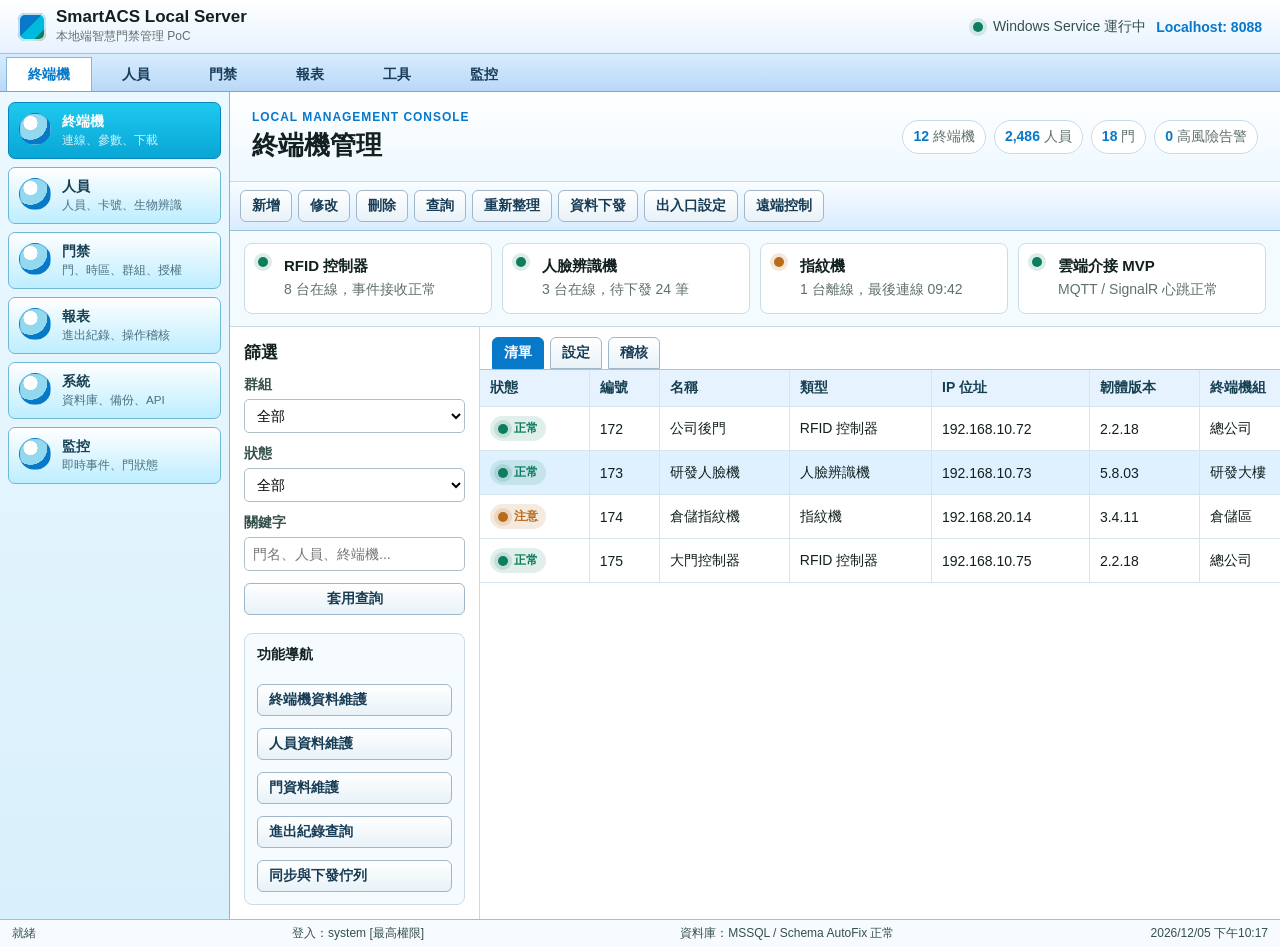
==== poc/index.html @ 3647049e "20260515-3" ====
<!doctype html>
<html lang="zh-Hant">
<head>
  <meta charset="utf-8">
  <meta name="viewport" content="width=device-width, initial-scale=1">
  <meta name="color-scheme" content="light">
  <title>SmartACS 本地端門禁管理 PoC</title>
  <link rel="icon" href="../favicon.svg" type="image/svg+xml">
  <link rel="stylesheet" href="styles.css">
</head>
<body>
  <div class="app-shell">
    <header class="app-titlebar">
      <div class="brand">
        <span class="brand-mark" aria-hidden="true"></span>
        <div>
          <strong>SmartACS Local Server</strong>
          <span>本地端智慧門禁管理 PoC</span>
        </div>
      </div>
      <div class="service-state">
        <span class="state-dot online"></span>
        <span>Windows Service 運行中</span>
        <b>Localhost: 8088</b>
      </div>
    </header>

    <nav class="top-menu" aria-label="主功能選單">
      <button class="top-menu__item active" type="button" data-top-module="terminal">終端機</button>
      <button class="top-menu__item" type="button" data-top-module="personnel">人員</button>
      <button class="top-menu__item" type="button" data-top-module="access">門禁</button>
      <button class="top-menu__item" type="button" data-top-module="report">報表</button>
      <button class="top-menu__item" type="button" data-top-module="system">工具</button>
      <button class="top-menu__item" type="button" data-top-module="monitor">監控</button>
    </nav>

    <main class="workspace">
      <aside class="module-rail" aria-label="功能群組">
        <button class="rail-section active" type="button" data-rail-module="terminal">
          <span class="rail-icon"></span>
          <strong>終端機</strong>
          <small>連線、參數、下載</small>
        </button>
        <button class="rail-section" type="button" data-rail-module="personnel">
          <span class="rail-icon"></span>
          <strong>人員</strong>
          <small>人員、卡號、生物辨識</small>
        </button>
        <button class="rail-section" type="button" data-rail-module="access">
          <span class="rail-icon"></span>
          <strong>門禁</strong>
          <small>門、時區、群組、授權</small>
        </button>
        <button class="rail-section" type="button" data-rail-module="report">
          <span class="rail-icon"></span>
          <strong>報表</strong>
          <small>進出紀錄、操作稽核</small>
        </button>
        <button class="rail-section" type="button" data-rail-module="system">
          <span class="rail-icon"></span>
          <strong>系統</strong>
          <small>資料庫、備份、API</small>
        </button>
        <button class="rail-section" type="button" data-rail-module="monitor">
          <span class="rail-icon"></span>
          <strong>監控</strong>
          <small>即時事件、門狀態</small>
        </button>
      </aside>

      <section class="content-panel">
        <div class="context-bar">
          <div>
            <p class="eyebrow">Local Management Console</p>
            <h1 id="viewTitle">終端機管理</h1>
          </div>
          <div class="quick-status">
            <span><b>12</b> 終端機</span>
            <span><b>2,486</b> 人員</span>
            <span><b>18</b> 門</span>
            <span><b>0</b> 高風險告警</span>
          </div>
        </div>

        <div class="tool-ribbon" aria-label="操作工具列">
          <button type="button" data-action="add">新增</button>
          <button type="button" data-action="edit">修改</button>
          <button type="button" data-action="delete">刪除</button>
          <button type="button" data-action="search">查詢</button>
          <button type="button" data-action="refresh">重新整理</button>
          <button type="button" data-action="download">資料下發</button>
          <button type="button" data-action="settings">出入口設定</button>
          <button type="button" data-action="remote">遠端控制</button>
        </div>

        <div class="dashboard-strip">
          <article>
            <span class="state-dot online"></span>
            <strong>RFID 控制器</strong>
            <p>8 台在線，事件接收正常</p>
          </article>
          <article>
            <span class="state-dot online"></span>
            <strong>人臉辨識機</strong>
            <p>3 台在線，待下發 24 筆</p>
          </article>
          <article>
            <span class="state-dot warning"></span>
            <strong>指紋機</strong>
            <p>1 台離線，最後連線 09:42</p>
          </article>
          <article>
            <span class="state-dot online"></span>
            <strong>雲端介接 MVP</strong>
            <p>MQTT / SignalR 心跳正常</p>
          </article>
        </div>

        <div class="main-grid">
          <aside class="filter-pane">
            <h2>篩選</h2>
            <label>群組</label>
            <select id="groupFilter">
              <option>全部</option>
              <option>總公司</option>
              <option>倉儲區</option>
              <option>研發大樓</option>
            </select>
            <label>狀態</label>
            <select id="stateFilter">
              <option>全部</option>
              <option>在線</option>
              <option>離線</option>
              <option>待同步</option>
            </select>
            <label>關鍵字</label>
            <input id="keywordInput" type="search" placeholder="門名、人員、終端機...">
            <button id="applyFilter" type="button">套用查詢</button>
            <div class="tree-card">
              <strong>功能導航</strong>
              <button type="button" data-subview="terminal-list">終端機資料維護</button>
              <button type="button" data-subview="person-list">人員資料維護</button>
              <button type="button" data-subview="door-list">門資料維護</button>
              <button type="button" data-subview="record-list">進出紀錄查詢</button>
              <button type="button" data-subview="sync-list">同步與下發佇列</button>
            </div>
          </aside>

          <section class="data-area">
            <div class="tabs" role="tablist">
              <button class="active" type="button" data-tab="overview">清單</button>
              <button type="button" data-tab="settings">設定</button>
              <button type="button" data-tab="audit">稽核</button>
            </div>
            <div class="table-wrap">
              <table>
                <thead id="tableHead"></thead>
                <tbody id="tableBody"></tbody>
              </table>
            </div>
          </section>
        </div>
      </section>
    </main>

    <footer class="statusbar">
      <span>就緒</span>
      <span>登入：system [最高權限]</span>
      <span>資料庫：MSSQL / Schema AutoFix 正常</span>
      <span id="clockText"></span>
    </footer>
  </div>

  <dialog id="entityDialog" class="modal">
    <form method="dialog">
      <header>
        <h2 id="dialogTitle">新增門</h2>
        <button type="button" class="icon-button" data-close-dialog aria-label="關閉">x</button>
      </header>
      <div id="dialogBody" class="dialog-body"></div>
      <footer>
        <button value="cancel">取消</button>
        <button class="primary" value="ok">確定</button>
      </footer>
    </form>
  </dialog>

  <script src="app.js"></script>
</body>
</html>
---- poc/styles.css ----
:root {
  --ink: #12201f;
  --muted: #60716d;
  --line: #cfd8dc;
  --panel: #ffffff;
  --panel-soft: #eef7fb;
  --chrome: #d7ecff;
  --chrome-2: #b9d8f7;
  --blue: #0878c9;
  --cyan: #00a8d8;
  --green: #0d7c5f;
  --amber: #b96b1c;
  --danger: #b93f36;
  --shadow: 0 18px 40px rgba(18, 32, 31, .16);
  --radius: 8px;
}

* {
  box-sizing: border-box;
}

html,
body {
  min-height: 100%;
}

body {
  margin: 0;
  background: #d9e9f6;
  color: var(--ink);
  font-family: "Microsoft JhengHei", "PingFang TC", "Segoe UI", sans-serif;
  font-size: 14px;
  letter-spacing: 0;
}

button,
input,
select,
textarea {
  font: inherit;
}

button {
  cursor: pointer;
}

.app-shell {
  min-height: 100vh;
  display: grid;
  grid-template-rows: 54px 38px minmax(0, 1fr) 28px;
}

.app-titlebar {
  display: flex;
  align-items: center;
  justify-content: space-between;
  gap: 16px;
  padding: 0 18px;
  background: linear-gradient(180deg, #ffffff 0%, #e7f2ff 100%);
  border-bottom: 1px solid #9fbfdb;
}

.brand {
  display: flex;
  align-items: center;
  gap: 10px;
  min-width: 0;
}

.brand-mark {
  width: 28px;
  height: 28px;
  flex: 0 0 auto;
  border-radius: 7px;
  background: linear-gradient(135deg, #0878c9 0 45%, #00b9df 45% 75%, #0d7c5f 75% 100%);
  box-shadow: inset 0 0 0 2px rgba(255,255,255,.75);
}

.brand strong {
  display: block;
  font-size: 17px;
  line-height: 1.1;
}

.brand span:not(.brand-mark) {
  display: block;
  color: var(--muted);
  font-size: 12px;
  margin-top: 2px;
}

.service-state {
  display: flex;
  align-items: center;
  gap: 10px;
  color: #34504b;
  white-space: nowrap;
}

.service-state b {
  color: var(--blue);
}

.state-dot {
  width: 10px;
  height: 10px;
  border-radius: 50%;
  display: inline-block;
  background: var(--muted);
  box-shadow: 0 0 0 4px rgba(96, 113, 109, .14);
}

.state-dot.online {
  background: var(--green);
  box-shadow: 0 0 0 4px rgba(13, 124, 95, .14);
}

.state-dot.warning {
  background: var(--amber);
  box-shadow: 0 0 0 4px rgba(185, 107, 28, .16);
}

.state-dot.danger {
  background: var(--danger);
  box-shadow: 0 0 0 4px rgba(185, 63, 54, .16);
}

.top-menu {
  display: flex;
  align-items: stretch;
  gap: 1px;
  padding: 3px 6px 0;
  background: linear-gradient(180deg, var(--chrome) 0%, var(--chrome-2) 100%);
  border-bottom: 1px solid #7da6c9;
  overflow-x: auto;
}

.top-menu__item {
  border: 1px solid transparent;
  border-bottom: 0;
  color: #183d5a;
  background: transparent;
  min-width: 86px;
  padding: 8px 14px;
  font-weight: 800;
}

.top-menu__item:hover,
.top-menu__item.active {
  background: #ffffff;
  border-color: #86b6d7;
  color: var(--blue);
}

.workspace {
  min-height: 0;
  display: grid;
  grid-template-columns: 230px minmax(0, 1fr);
}

.module-rail {
  min-height: 0;
  overflow-y: auto;
  background: linear-gradient(180deg, #ecf8ff 0%, #d8f0fb 100%);
  border-right: 1px solid #88b6d1;
  padding: 10px 8px;
}

.rail-section {
  width: 100%;
  border: 1px solid #6fb8d6;
  background: linear-gradient(180deg, #ffffff 0%, #dff6ff 48%, #bdeeff 100%);
  border-radius: 7px;
  padding: 10px 10px;
  margin-bottom: 8px;
  display: grid;
  grid-template-columns: 34px minmax(0, 1fr);
  column-gap: 9px;
  text-align: left;
  color: #164052;
}

.rail-section:hover,
.rail-section.active {
  background: linear-gradient(180deg, #1ec9ee 0%, #08a6d5 100%);
  border-color: #0786bd;
  color: white;
}

.rail-section small {
  color: rgba(22, 64, 82, .72);
  grid-column: 2;
  margin-top: 2px;
}

.rail-section.active small,
.rail-section:hover small {
  color: rgba(255,255,255,.82);
}

.rail-icon {
  grid-row: span 2;
  width: 32px;
  height: 32px;
  border-radius: 50%;
  background: radial-gradient(circle at 35% 30%, #fff 0 24%, #92d8ee 25% 58%, #0878c9 59% 100%);
  border: 1px solid rgba(8, 120, 201, .42);
}

.content-panel {
  min-width: 0;
  min-height: 0;
  display: grid;
  grid-template-rows: auto auto auto minmax(0, 1fr);
  background: #f8fbfd;
}

.context-bar {
  display: flex;
  justify-content: space-between;
  gap: 18px;
  align-items: center;
  padding: 18px 22px;
  background: linear-gradient(180deg, #ffffff 0%, #eef8ff 100%);
  border-bottom: 1px solid #c5dce8;
}

.eyebrow {
  margin: 0 0 4px;
  color: var(--blue);
  font-size: 12px;
  font-weight: 900;
  text-transform: uppercase;
  letter-spacing: .08em;
}

h1,
h2,
p {
  margin-top: 0;
}

.context-bar h1 {
  margin: 0;
  font-size: 26px;
}

.quick-status {
  display: flex;
  flex-wrap: wrap;
  justify-content: flex-end;
  gap: 8px;
}

.quick-status span {
  border: 1px solid #c8dce7;
  background: white;
  border-radius: 999px;
  padding: 7px 10px;
  color: var(--muted);
}

.quick-status b {
  color: var(--blue);
}

.tool-ribbon {
  display: flex;
  align-items: center;
  gap: 6px;
  padding: 8px 10px;
  background: linear-gradient(180deg, #f9fdff 0%, #d9ecff 100%);
  border-bottom: 1px solid #9fc0d9;
  overflow-x: auto;
}

.tool-ribbon button,
.filter-pane button,
.tabs button,
.modal button {
  border: 1px solid #9fb7c8;
  background: linear-gradient(180deg, #ffffff 0%, #e8f2f8 100%);
  border-radius: 6px;
  color: #173c55;
  min-height: 32px;
  padding: 6px 11px;
  font-weight: 800;
  white-space: nowrap;
}

.tool-ribbon button:hover,
.filter-pane button:hover,
.tabs button:hover {
  border-color: var(--blue);
  color: var(--blue);
}

.dashboard-strip {
  display: grid;
  grid-template-columns: repeat(4, minmax(0, 1fr));
  gap: 10px;
  padding: 12px 14px;
  background: #f4fbff;
  border-bottom: 1px solid #c5dce8;
}

.dashboard-strip article {
  border: 1px solid #c9dce8;
  background: white;
  border-radius: var(--radius);
  padding: 13px;
  display: grid;
  grid-template-columns: 18px minmax(0, 1fr);
  column-gap: 8px;
}

.dashboard-strip strong {
  font-size: 15px;
}

.dashboard-strip p {
  grid-column: 2;
  margin: 3px 0 0;
  color: var(--muted);
  line-height: 1.5;
}

.main-grid {
  min-height: 0;
  display: grid;
  grid-template-columns: 250px minmax(0, 1fr);
}

.filter-pane {
  min-height: 0;
  overflow-y: auto;
  padding: 14px;
  background: #ffffff;
  border-right: 1px solid #cbdbe5;
}

.filter-pane h2 {
  font-size: 17px;
  margin-bottom: 12px;
}

.filter-pane label {
  display: block;
  margin: 12px 0 5px;
  color: #34504b;
  font-weight: 800;
}

.filter-pane input,
.filter-pane select,
.modal input,
.modal select,
.modal textarea {
  width: 100%;
  min-height: 34px;
  border: 1px solid #aebfca;
  border-radius: 5px;
  background: white;
  padding: 6px 8px;
}

.filter-pane button {
  width: 100%;
  margin-top: 12px;
}

.tree-card {
  margin-top: 18px;
  border: 1px solid #cadce8;
  background: #f5fbff;
  border-radius: var(--radius);
  padding: 12px;
}

.tree-card strong {
  display: block;
  margin-bottom: 8px;
}

.tree-card button {
  text-align: left;
}

.data-area {
  min-width: 0;
  min-height: 0;
  display: grid;
  grid-template-rows: auto minmax(0, 1fr);
}

.tabs {
  display: flex;
  gap: 6px;
  padding: 10px 12px 0;
  background: #ffffff;
}

.tabs button {
  border-bottom-left-radius: 0;
  border-bottom-right-radius: 0;
}

.tabs button.active {
  background: var(--blue);
  border-color: var(--blue);
  color: white;
}

.table-wrap {
  min-height: 0;
  overflow: auto;
  border-top: 1px solid #a9c6d8;
  background: white;
}

table {
  width: 100%;
  min-width: 920px;
  border-collapse: collapse;
}

th,
td {
  border-right: 1px solid #d6e4eb;
  border-bottom: 1px solid #d6e4eb;
  padding: 9px 10px;
  text-align: left;
  white-space: nowrap;
}

th {
  position: sticky;
  top: 0;
  z-index: 1;
  background: #e7f2ff;
  color: #164052;
}

tbody tr:hover,
tbody tr.selected {
  background: #dff1ff;
}

.badge {
  display: inline-flex;
  align-items: center;
  gap: 6px;
  border-radius: 999px;
  padding: 4px 8px;
  font-weight: 800;
  font-size: 12px;
  background: #eef4f8;
  color: #365a68;
}

.badge.online {
  background: rgba(13, 124, 95, .12);
  color: var(--green);
}

.badge.warning {
  background: rgba(185, 107, 28, .14);
  color: var(--amber);
}

.badge.danger {
  background: rgba(185, 63, 54, .14);
  color: var(--danger);
}

.statusbar {
  display: flex;
  align-items: center;
  gap: 18px;
  justify-content: space-between;
  padding: 0 12px;
  background: #f7fbff;
  border-top: 1px solid #9fbfdb;
  color: #34504b;
  font-size: 12px;
  overflow: hidden;
  white-space: nowrap;
}

.modal {
  width: min(720px, calc(100vw - 28px));
  border: 1px solid #8eb2c8;
  padding: 0;
  background: #eef8ff;
  box-shadow: var(--shadow);
}

.modal::backdrop {
  background: rgba(18, 32, 31, .34);
}

.modal header,
.modal footer {
  display: flex;
  align-items: center;
  justify-content: space-between;
  gap: 10px;
  padding: 12px 16px;
  background: #ffffff;
  border-bottom: 1px solid #c5dce8;
}

.modal footer {
  justify-content: flex-end;
  border-top: 1px solid #c5dce8;
  border-bottom: 0;
}

.modal h2 {
  font-size: 18px;
  margin: 0;
}

.icon-button {
  width: 32px;
  min-height: 32px;
  padding: 0;
  font-size: 16px;
}

.dialog-body {
  padding: 18px;
  display: grid;
  grid-template-columns: repeat(2, minmax(0, 1fr));
  gap: 14px;
}

.field.full {
  grid-column: 1 / -1;
}

.field label {
  display: block;
  margin-bottom: 5px;
  font-weight: 800;
  color: #34504b;
}

.modal textarea {
  min-height: 82px;
  resize: vertical;
}

.modal .primary {
  background: var(--blue);
  border-color: var(--blue);
  color: white;
}

@media (max-width: 980px) {
  .app-shell {
    grid-template-rows: auto auto minmax(0, 1fr) auto;
  }

  .app-titlebar,
  .context-bar,
  .statusbar {
    flex-wrap: wrap;
    height: auto;
    padding-top: 10px;
    padding-bottom: 10px;
  }

  .workspace,
  .main-grid {
    grid-template-columns: 1fr;
  }

  .module-rail {
    display: flex;
    overflow-x: auto;
    border-right: 0;
    border-bottom: 1px solid #88b6d1;
  }

  .rail-section {
    min-width: 185px;
  }

  .dashboard-strip {
    grid-template-columns: repeat(2, minmax(0, 1fr));
  }

  .filter-pane {
    display: grid;
    grid-template-columns: repeat(3, minmax(0, 1fr));
    gap: 8px 12px;
    border-right: 0;
    border-bottom: 1px solid #cbdbe5;
  }

  .filter-pane h2,
  .tree-card {
    grid-column: 1 / -1;
  }
}

@media (max-width: 620px) {
  body {
    font-size: 13px;
  }

  .app-titlebar,
  .context-bar,
  .tool-ribbon,
  .dashboard-strip,
  .filter-pane {
    padding-left: 10px;
    padding-right: 10px;
  }

  .dashboard-strip,
  .filter-pane,
  .dialog-body {
    grid-template-columns: 1fr;
  }

  .quick-status {
    justify-content: flex-start;
  }

  .service-state {
    width: 100%;
    flex-wrap: wrap;
  }

  .statusbar {
    display: none;
  }
}
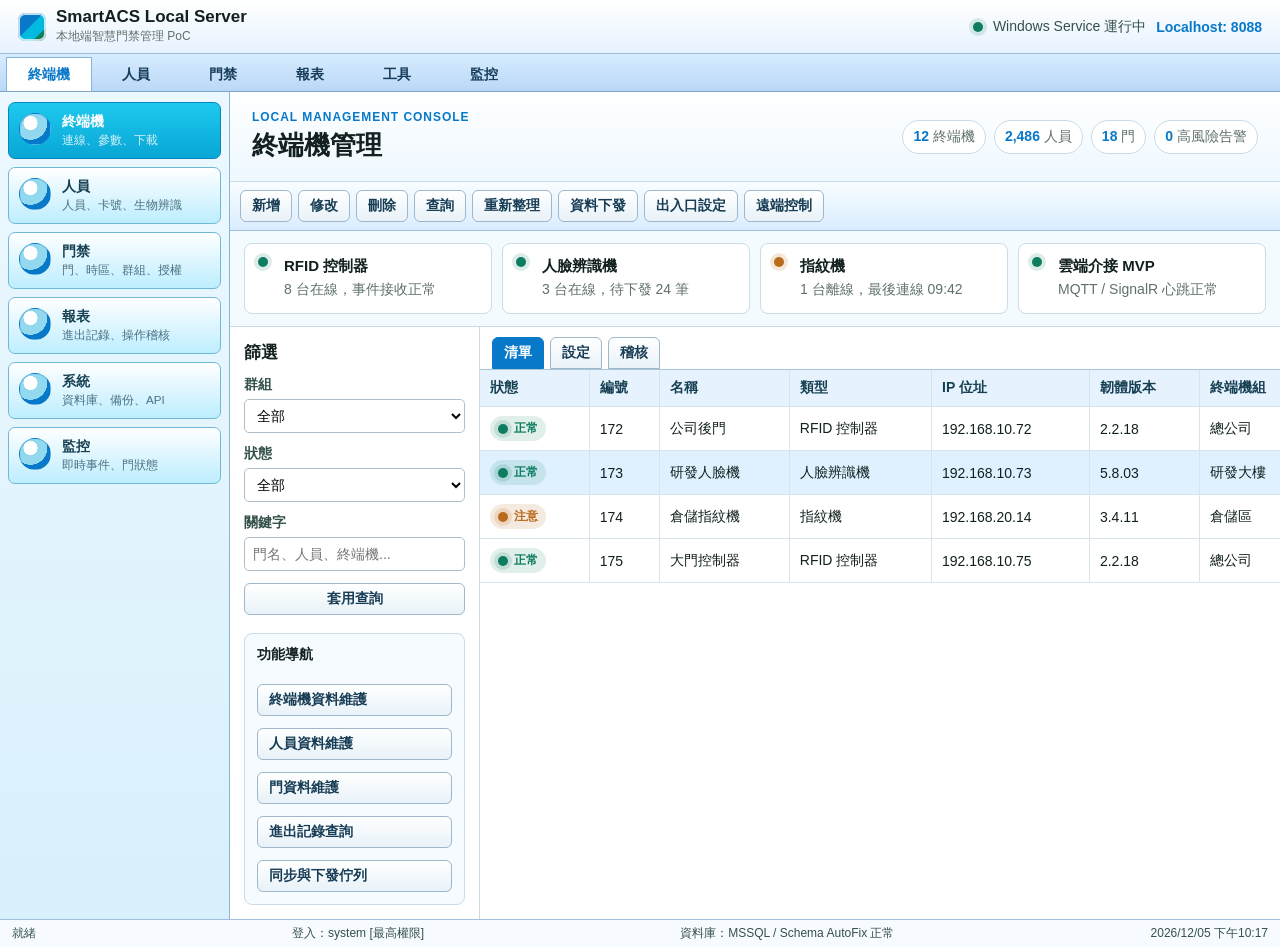
==== commit 97896eb4: "20260515-4" ====
--- a/poc/index.html
+++ b/poc/index.html
@@ -54,7 +54,7 @@
         <button class="rail-section" type="button" data-rail-module="report">
           <span class="rail-icon"></span>
           <strong>報表</strong>
-          <small>進出紀錄、操作稽核</small>
+          <small>進出記錄、操作稽核</small>
         </button>
         <button class="rail-section" type="button" data-rail-module="system">
           <span class="rail-icon"></span>
@@ -141,7 +141,7 @@
               <button type="button" data-subview="terminal-list">終端機資料維護</button>
               <button type="button" data-subview="person-list">人員資料維護</button>
               <button type="button" data-subview="door-list">門資料維護</button>
-              <button type="button" data-subview="record-list">進出紀錄查詢</button>
+              <button type="button" data-subview="record-list">進出記錄查詢</button>
               <button type="button" data-subview="sync-list">同步與下發佇列</button>
             </div>
           </aside>
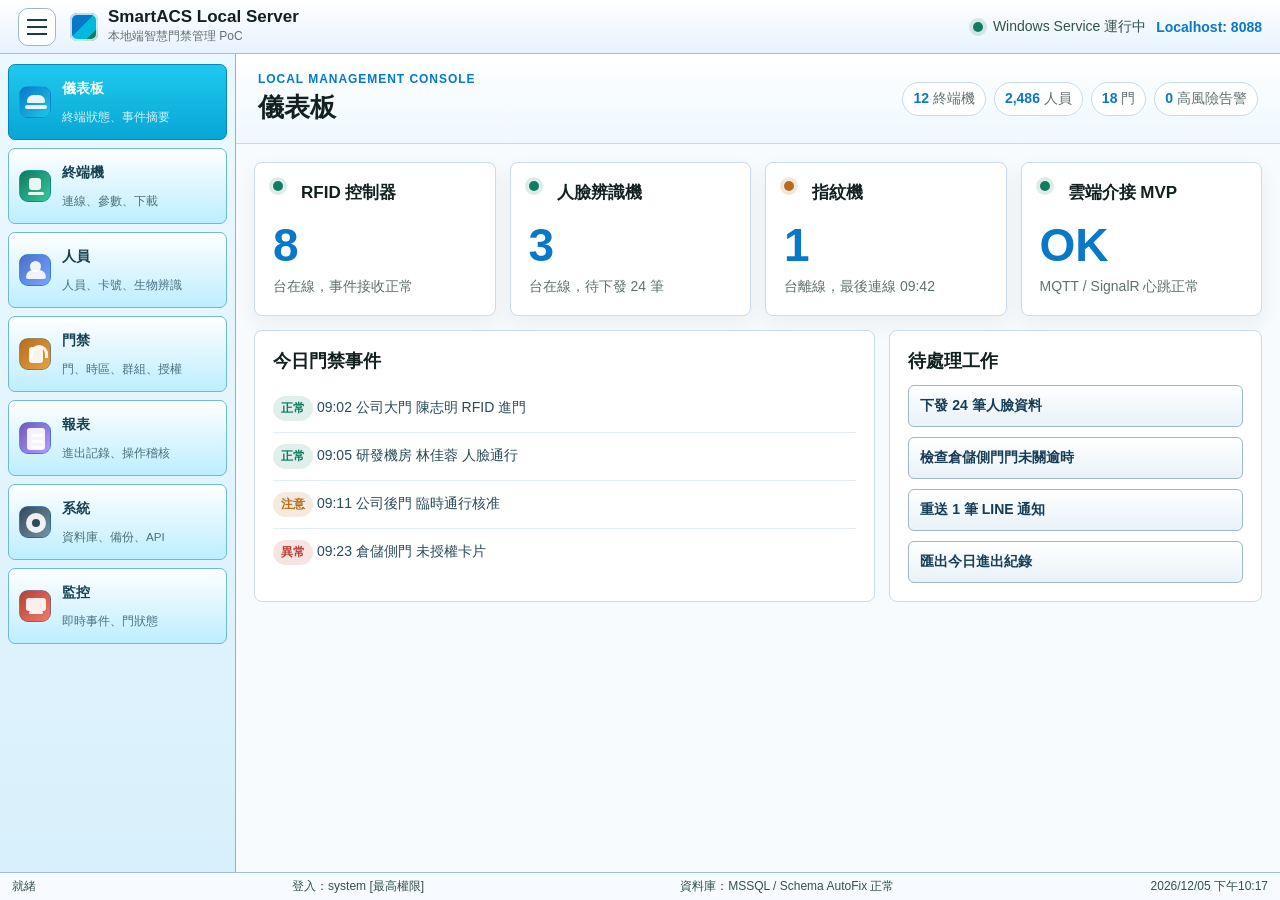
==== commit 1d4df907: "20260515-5" ====
--- a/poc/index.html
+++ b/poc/index.html
@@ -11,6 +11,9 @@
 <body>
   <div class="app-shell">
     <header class="app-titlebar">
+      <button id="sidebarToggle" class="sidebar-toggle" type="button" aria-label="收折功能導覽" aria-expanded="true">
+        <span></span><span></span><span></span>
+      </button>
       <div class="brand">
         <span class="brand-mark" aria-hidden="true"></span>
         <div>
@@ -25,44 +28,40 @@
       </div>
     </header>
 
-    <nav class="top-menu" aria-label="主功能選單">
-      <button class="top-menu__item active" type="button" data-top-module="terminal">終端機</button>
-      <button class="top-menu__item" type="button" data-top-module="personnel">人員</button>
-      <button class="top-menu__item" type="button" data-top-module="access">門禁</button>
-      <button class="top-menu__item" type="button" data-top-module="report">報表</button>
-      <button class="top-menu__item" type="button" data-top-module="system">工具</button>
-      <button class="top-menu__item" type="button" data-top-module="monitor">監控</button>
-    </nav>
-
     <main class="workspace">
-      <aside class="module-rail" aria-label="功能群組">
-        <button class="rail-section active" type="button" data-rail-module="terminal">
-          <span class="rail-icon"></span>
+      <aside id="moduleRail" class="module-rail" aria-label="功能大類">
+        <button class="rail-section active" type="button" data-rail-module="dashboard" title="儀表板">
+          <span class="rail-icon dashboard-icon"></span>
+          <strong>儀表板</strong>
+          <small>終端狀態、事件摘要</small>
+        </button>
+        <button class="rail-section" type="button" data-rail-module="terminal" title="終端機">
+          <span class="rail-icon terminal-icon"></span>
           <strong>終端機</strong>
           <small>連線、參數、下載</small>
         </button>
-        <button class="rail-section" type="button" data-rail-module="personnel">
-          <span class="rail-icon"></span>
+        <button class="rail-section" type="button" data-rail-module="personnel" title="人員">
+          <span class="rail-icon personnel-icon"></span>
           <strong>人員</strong>
           <small>人員、卡號、生物辨識</small>
         </button>
-        <button class="rail-section" type="button" data-rail-module="access">
-          <span class="rail-icon"></span>
+        <button class="rail-section" type="button" data-rail-module="access" title="門禁">
+          <span class="rail-icon access-icon"></span>
           <strong>門禁</strong>
           <small>門、時區、群組、授權</small>
         </button>
-        <button class="rail-section" type="button" data-rail-module="report">
-          <span class="rail-icon"></span>
+        <button class="rail-section" type="button" data-rail-module="report" title="報表">
+          <span class="rail-icon report-icon"></span>
           <strong>報表</strong>
           <small>進出記錄、操作稽核</small>
         </button>
-        <button class="rail-section" type="button" data-rail-module="system">
-          <span class="rail-icon"></span>
+        <button class="rail-section" type="button" data-rail-module="system" title="系統">
+          <span class="rail-icon system-icon"></span>
           <strong>系統</strong>
           <small>資料庫、備份、API</small>
         </button>
-        <button class="rail-section" type="button" data-rail-module="monitor">
-          <span class="rail-icon"></span>
+        <button class="rail-section" type="button" data-rail-module="monitor" title="監控">
+          <span class="rail-icon monitor-icon"></span>
           <strong>監控</strong>
           <small>即時事件、門狀態</small>
         </button>
@@ -72,7 +71,7 @@
         <div class="context-bar">
           <div>
             <p class="eyebrow">Local Management Console</p>
-            <h1 id="viewTitle">終端機管理</h1>
+            <h1 id="viewTitle">儀表板</h1>
           </div>
           <div class="quick-status">
             <span><b>12</b> 終端機</span>
@@ -82,7 +81,7 @@
           </div>
         </div>
 
-        <div class="tool-ribbon" aria-label="操作工具列">
+        <div class="tool-ribbon" id="toolRibbon" aria-label="操作工具列">
           <button type="button" data-action="add">新增</button>
           <button type="button" data-action="edit">修改</button>
           <button type="button" data-action="delete">刪除</button>
@@ -93,65 +92,84 @@
           <button type="button" data-action="remote">遠端控制</button>
         </div>
 
-        <div class="dashboard-strip">
-          <article>
-            <span class="state-dot online"></span>
-            <strong>RFID 控制器</strong>
-            <p>8 台在線，事件接收正常</p>
-          </article>
-          <article>
-            <span class="state-dot online"></span>
-            <strong>人臉辨識機</strong>
-            <p>3 台在線，待下發 24 筆</p>
-          </article>
-          <article>
-            <span class="state-dot warning"></span>
-            <strong>指紋機</strong>
-            <p>1 台離線，最後連線 09:42</p>
-          </article>
-          <article>
-            <span class="state-dot online"></span>
-            <strong>雲端介接 MVP</strong>
-            <p>MQTT / SignalR 心跳正常</p>
-          </article>
-        </div>
-
-        <div class="main-grid">
+        <section id="dashboardView" class="dashboard-page">
+          <div class="dashboard-cards">
+            <article>
+              <span class="state-dot online"></span>
+              <strong>RFID 控制器</strong>
+              <b>8</b>
+              <p>台在線，事件接收正常</p>
+            </article>
+            <article>
+              <span class="state-dot online"></span>
+              <strong>人臉辨識機</strong>
+              <b>3</b>
+              <p>台在線，待下發 24 筆</p>
+            </article>
+            <article>
+              <span class="state-dot warning"></span>
+              <strong>指紋機</strong>
+              <b>1</b>
+              <p>台離線，最後連線 09:42</p>
+            </article>
+            <article>
+              <span class="state-dot online"></span>
+              <strong>雲端介接 MVP</strong>
+              <b>OK</b>
+              <p>MQTT / SignalR 心跳正常</p>
+            </article>
+          </div>
+          <div class="dashboard-grid">
+            <article class="dashboard-panel">
+              <h2>今日門禁事件</h2>
+              <div class="event-list">
+                <p><span class="badge online">正常</span> 09:02 公司大門 陳志明 RFID 進門</p>
+                <p><span class="badge online">正常</span> 09:05 研發機房 林佳蓉 人臉通行</p>
+                <p><span class="badge warning">注意</span> 09:11 公司後門 臨時通行核准</p>
+                <p><span class="badge danger">異常</span> 09:23 倉儲側門 未授權卡片</p>
+              </div>
+            </article>
+            <article class="dashboard-panel">
+              <h2>待處理工作</h2>
+              <div class="task-list">
+                <button type="button" data-rail-jump="terminal">下發 24 筆人臉資料</button>
+                <button type="button" data-rail-jump="access">檢查倉儲側門門未關逾時</button>
+                <button type="button" data-rail-jump="system">重送 1 筆 LINE 通知</button>
+                <button type="button" data-rail-jump="report">匯出今日進出紀錄</button>
+              </div>
+            </article>
+          </div>
+        </section>
+
+        <section id="dataView" class="data-view" hidden>
           <aside class="filter-pane">
             <h2>篩選</h2>
-            <label>群組</label>
-            <select id="groupFilter">
-              <option>全部</option>
-              <option>總公司</option>
-              <option>倉儲區</option>
-              <option>研發大樓</option>
-            </select>
-            <label>狀態</label>
-            <select id="stateFilter">
-              <option>全部</option>
-              <option>在線</option>
-              <option>離線</option>
-              <option>待同步</option>
-            </select>
-            <label>關鍵字</label>
-            <input id="keywordInput" type="search" placeholder="門名、人員、終端機...">
+            <div class="filter-field">
+              <label for="groupFilter">群組</label>
+              <select id="groupFilter">
+                <option>全部</option>
+                <option>總公司</option>
+                <option>倉儲區</option>
+                <option>研發大樓</option>
+              </select>
+            </div>
+            <div class="filter-field">
+              <label for="stateFilter">狀態</label>
+              <select id="stateFilter">
+                <option>全部</option>
+                <option>在線</option>
+                <option>離線</option>
+                <option>待同步</option>
+              </select>
+            </div>
+            <div class="filter-field">
+              <label for="keywordInput">關鍵字</label>
+              <input id="keywordInput" type="search" placeholder="門名、人員、終端機...">
+            </div>
             <button id="applyFilter" type="button">套用查詢</button>
-            <div class="tree-card">
-              <strong>功能導航</strong>
-              <button type="button" data-subview="terminal-list">終端機資料維護</button>
-              <button type="button" data-subview="person-list">人員資料維護</button>
-              <button type="button" data-subview="door-list">門資料維護</button>
-              <button type="button" data-subview="record-list">進出記錄查詢</button>
-              <button type="button" data-subview="sync-list">同步與下發佇列</button>
-            </div>
           </aside>
 
           <section class="data-area">
-            <div class="tabs" role="tablist">
-              <button class="active" type="button" data-tab="overview">清單</button>
-              <button type="button" data-tab="settings">設定</button>
-              <button type="button" data-tab="audit">稽核</button>
-            </div>
             <div class="table-wrap">
               <table>
                 <thead id="tableHead"></thead>
@@ -159,7 +177,7 @@
               </table>
             </div>
           </section>
-        </div>
+        </section>
       </section>
     </main>
 
--- a/poc/styles.css
+++ b/poc/styles.css
@@ -5,7 +5,6 @@
   --panel: #ffffff;
   --panel-soft: #eef7fb;
   --chrome: #d7ecff;
-  --chrome-2: #b9d8f7;
   --blue: #0878c9;
   --cyan: #00a8d8;
   --green: #0d7c5f;
@@ -13,6 +12,8 @@
   --danger: #b93f36;
   --shadow: 0 18px 40px rgba(18, 32, 31, .16);
   --radius: 8px;
+  --rail-width: 236px;
+  --rail-collapsed: 64px;
 }
 
 * {
@@ -31,6 +32,7 @@
   font-family: "Microsoft JhengHei", "PingFang TC", "Segoe UI", sans-serif;
   font-size: 14px;
   letter-spacing: 0;
+  overflow: hidden;
 }
 
 button,
@@ -45,26 +47,47 @@
 }
 
 .app-shell {
-  min-height: 100vh;
-  display: grid;
-  grid-template-rows: 54px 38px minmax(0, 1fr) 28px;
+  height: 100vh;
+  display: grid;
+  grid-template-rows: 54px minmax(0, 1fr) 28px;
 }
 
 .app-titlebar {
   display: flex;
   align-items: center;
   justify-content: space-between;
-  gap: 16px;
+  gap: 14px;
   padding: 0 18px;
   background: linear-gradient(180deg, #ffffff 0%, #e7f2ff 100%);
   border-bottom: 1px solid #9fbfdb;
 }
 
+.sidebar-toggle {
+  width: 38px;
+  height: 38px;
+  flex: 0 0 auto;
+  border: 1px solid #9fb7c8;
+  border-radius: 10px;
+  background: #fff;
+  display: inline-flex;
+  flex-direction: column;
+  justify-content: center;
+  gap: 5px;
+  padding: 8px;
+}
+
+.sidebar-toggle span {
+  height: 2px;
+  background: #173c55;
+  width: 100%;
+}
+
 .brand {
   display: flex;
   align-items: center;
   gap: 10px;
   min-width: 0;
+  margin-right: auto;
 }
 
 .brand-mark {
@@ -80,6 +103,7 @@
   display: block;
   font-size: 17px;
   line-height: 1.1;
+  white-space: nowrap;
 }
 
 .brand span:not(.brand-mark) {
@@ -87,6 +111,7 @@
   color: var(--muted);
   font-size: 12px;
   margin-top: 2px;
+  white-space: nowrap;
 }
 
 .service-state {
@@ -106,6 +131,7 @@
   height: 10px;
   border-radius: 50%;
   display: inline-block;
+  flex: 0 0 auto;
   background: var(--muted);
   box-shadow: 0 0 0 4px rgba(96, 113, 109, .14);
 }
@@ -125,37 +151,15 @@
   box-shadow: 0 0 0 4px rgba(185, 63, 54, .16);
 }
 
-.top-menu {
-  display: flex;
-  align-items: stretch;
-  gap: 1px;
-  padding: 3px 6px 0;
-  background: linear-gradient(180deg, var(--chrome) 0%, var(--chrome-2) 100%);
-  border-bottom: 1px solid #7da6c9;
-  overflow-x: auto;
-}
-
-.top-menu__item {
-  border: 1px solid transparent;
-  border-bottom: 0;
-  color: #183d5a;
-  background: transparent;
-  min-width: 86px;
-  padding: 8px 14px;
-  font-weight: 800;
-}
-
-.top-menu__item:hover,
-.top-menu__item.active {
-  background: #ffffff;
-  border-color: #86b6d7;
-  color: var(--blue);
-}
-
 .workspace {
   min-height: 0;
   display: grid;
-  grid-template-columns: 230px minmax(0, 1fr);
+  grid-template-columns: var(--rail-width) minmax(0, 1fr);
+  transition: grid-template-columns .2s ease;
+}
+
+.nav-collapsed .workspace {
+  grid-template-columns: var(--rail-collapsed) minmax(0, 1fr);
 }
 
 .module-rail {
@@ -171,13 +175,15 @@
   border: 1px solid #6fb8d6;
   background: linear-gradient(180deg, #ffffff 0%, #dff6ff 48%, #bdeeff 100%);
   border-radius: 7px;
-  padding: 10px 10px;
+  padding: 10px;
   margin-bottom: 8px;
   display: grid;
   grid-template-columns: 34px minmax(0, 1fr);
   column-gap: 9px;
   text-align: left;
   color: #164052;
+  min-height: 76px;
+  align-items: center;
 }
 
 .rail-section:hover,
@@ -191,6 +197,7 @@
   color: rgba(22, 64, 82, .72);
   grid-column: 2;
   margin-top: 2px;
+  line-height: 1.35;
 }
 
 .rail-section.active small,
@@ -202,16 +209,66 @@
   grid-row: span 2;
   width: 32px;
   height: 32px;
-  border-radius: 50%;
-  background: radial-gradient(circle at 35% 30%, #fff 0 24%, #92d8ee 25% 58%, #0878c9 59% 100%);
-  border: 1px solid rgba(8, 120, 201, .42);
+  border-radius: 9px;
+  border: 1px solid rgba(8, 120, 201, .35);
+  position: relative;
+  overflow: hidden;
+}
+
+.rail-icon::before,
+.rail-icon::after {
+  content: "";
+  position: absolute;
+  background: rgba(255,255,255,.9);
+}
+
+.dashboard-icon { background: linear-gradient(135deg, #0878c9, #20c7e8); }
+.dashboard-icon::before { width: 18px; height: 8px; left: 7px; top: 8px; border-radius: 8px 8px 2px 2px; }
+.dashboard-icon::after { width: 22px; height: 4px; left: 5px; bottom: 8px; border-radius: 4px; }
+.terminal-icon { background: linear-gradient(135deg, #0d7c5f, #37c69a); }
+.terminal-icon::before { inset: 7px 9px 11px; border-radius: 3px; }
+.terminal-icon::after { width: 16px; height: 3px; left: 8px; bottom: 6px; border-radius: 3px; }
+.personnel-icon { background: linear-gradient(135deg, #4b6fc7, #79a4ff); }
+.personnel-icon::before { width: 11px; height: 11px; left: 10px; top: 6px; border-radius: 50%; }
+.personnel-icon::after { width: 20px; height: 9px; left: 6px; bottom: 6px; border-radius: 10px 10px 3px 3px; }
+.access-icon { background: linear-gradient(135deg, #b96b1c, #e4a447); }
+.access-icon::before { width: 14px; height: 16px; left: 9px; bottom: 6px; border-radius: 3px; }
+.access-icon::after { width: 12px; height: 10px; left: 10px; top: 6px; border: 3px solid rgba(255,255,255,.9); border-bottom: 0; background: transparent; border-radius: 9px 9px 0 0; }
+.report-icon { background: linear-gradient(135deg, #7058bc, #b29cff); }
+.report-icon::before { width: 18px; height: 22px; left: 7px; top: 5px; border-radius: 3px; }
+.report-icon::after { width: 11px; height: 3px; right: 7px; top: 11px; box-shadow: 0 6px 0 rgba(255,255,255,.9), 0 12px 0 rgba(255,255,255,.9); }
+.system-icon { background: linear-gradient(135deg, #334a5b, #7893a6); }
+.system-icon::before { width: 20px; height: 20px; left: 6px; top: 6px; border-radius: 50%; }
+.system-icon::after { width: 8px; height: 8px; left: 12px; top: 12px; border-radius: 50%; background: #334a5b; }
+.monitor-icon { background: linear-gradient(135deg, #b93f36, #f07b68); }
+.monitor-icon::before { width: 20px; height: 13px; left: 6px; top: 7px; border-radius: 3px; }
+.monitor-icon::after { width: 14px; height: 3px; left: 9px; bottom: 7px; border-radius: 3px; }
+
+.nav-collapsed .module-rail {
+  padding: 10px 7px;
+}
+
+.nav-collapsed .rail-section {
+  grid-template-columns: 1fr;
+  justify-items: center;
+  min-height: 52px;
+  padding: 9px 6px;
+}
+
+.nav-collapsed .rail-section strong,
+.nav-collapsed .rail-section small {
+  display: none;
+}
+
+.nav-collapsed .rail-icon {
+  grid-row: auto;
 }
 
 .content-panel {
   min-width: 0;
   min-height: 0;
   display: grid;
-  grid-template-rows: auto auto auto minmax(0, 1fr);
+  grid-template-rows: auto auto minmax(0, 1fr);
   background: #f8fbfd;
 }
 
@@ -274,10 +331,16 @@
   overflow-x: auto;
 }
 
+.tool-ribbon[hidden],
+.data-view[hidden],
+.dashboard-page[hidden] {
+  display: none !important;
+}
+
 .tool-ribbon button,
 .filter-pane button,
-.tabs button,
-.modal button {
+.modal button,
+.task-list button {
   border: 1px solid #9fb7c8;
   background: linear-gradient(180deg, #ffffff 0%, #e8f2f8 100%);
   border-radius: 6px;
@@ -290,63 +353,118 @@
 
 .tool-ribbon button:hover,
 .filter-pane button:hover,
-.tabs button:hover {
+.task-list button:hover {
   border-color: var(--blue);
   color: var(--blue);
 }
 
-.dashboard-strip {
+.dashboard-page {
+  min-height: 0;
+  overflow: auto;
+  padding: 18px;
+}
+
+.dashboard-cards {
   display: grid;
   grid-template-columns: repeat(4, minmax(0, 1fr));
-  gap: 10px;
-  padding: 12px 14px;
-  background: #f4fbff;
-  border-bottom: 1px solid #c5dce8;
-}
-
-.dashboard-strip article {
+  gap: 14px;
+}
+
+.dashboard-cards article {
   border: 1px solid #c9dce8;
   background: white;
   border-radius: var(--radius);
-  padding: 13px;
+  padding: 18px;
+  min-height: 150px;
   display: grid;
   grid-template-columns: 18px minmax(0, 1fr);
-  column-gap: 8px;
-}
-
-.dashboard-strip strong {
-  font-size: 15px;
-}
-
-.dashboard-strip p {
-  grid-column: 2;
-  margin: 3px 0 0;
+  column-gap: 10px;
+  box-shadow: 0 8px 22px rgba(18, 32, 31, .06);
+}
+
+.dashboard-cards strong {
+  font-size: 17px;
+}
+
+.dashboard-cards b {
+  grid-column: 1 / -1;
+  margin-top: 18px;
+  font-size: 46px;
+  color: var(--blue);
+  line-height: 1;
+}
+
+.dashboard-cards p {
+  grid-column: 1 / -1;
+  margin: 8px 0 0;
   color: var(--muted);
   line-height: 1.5;
 }
 
-.main-grid {
+.dashboard-grid {
+  display: grid;
+  grid-template-columns: minmax(0, 1.25fr) minmax(320px, .75fr);
+  gap: 14px;
+  margin-top: 14px;
+}
+
+.dashboard-panel {
+  border: 1px solid #c9dce8;
+  background: white;
+  border-radius: var(--radius);
+  padding: 18px;
+}
+
+.dashboard-panel h2 {
+  font-size: 18px;
+  margin-bottom: 12px;
+}
+
+.event-list p {
+  margin: 0;
+  padding: 11px 0;
+  border-bottom: 1px solid #e3edf3;
+  color: #294a57;
+}
+
+.event-list p:last-child {
+  border-bottom: 0;
+}
+
+.task-list {
+  display: grid;
+  gap: 10px;
+}
+
+.task-list button {
+  text-align: left;
+  min-height: 42px;
+}
+
+.data-view {
   min-height: 0;
   display: grid;
-  grid-template-columns: 250px minmax(0, 1fr);
+  grid-template-rows: auto minmax(0, 1fr);
 }
 
 .filter-pane {
-  min-height: 0;
-  overflow-y: auto;
-  padding: 14px;
+  display: grid;
+  grid-template-columns: auto minmax(150px, 220px) minmax(150px, 220px) minmax(220px, 1fr) auto;
+  align-items: end;
+  gap: 10px 12px;
+  padding: 12px 14px;
   background: #ffffff;
-  border-right: 1px solid #cbdbe5;
+  border-bottom: 1px solid #cbdbe5;
 }
 
 .filter-pane h2 {
   font-size: 17px;
-  margin-bottom: 12px;
-}
-
-.filter-pane label {
+  margin: 0 8px 6px 0;
+}
+
+.filter-field label {
   display: block;
-  margin: 12px 0 5px;
+  margin-bottom: 5px;
   color: #34504b;
   font-weight: 800;
 }
@@ -365,50 +483,14 @@
 }
 
 .filter-pane button {
-  width: 100%;
-  margin-top: 12px;
-}
-
-.tree-card {
-  margin-top: 18px;
-  border: 1px solid #cadce8;
-  background: #f5fbff;
-  border-radius: var(--radius);
-  padding: 12px;
-}
-
-.tree-card strong {
-  display: block;
-  margin-bottom: 8px;
-}
-
-.tree-card button {
-  text-align: left;
+  min-height: 34px;
+  align-self: end;
 }
 
 .data-area {
   min-width: 0;
   min-height: 0;
   display: grid;
-  grid-template-rows: auto minmax(0, 1fr);
-}
-
-.tabs {
-  display: flex;
-  gap: 6px;
-  padding: 10px 12px 0;
-  background: #ffffff;
-}
-
-.tabs button {
-  border-bottom-left-radius: 0;
-  border-bottom-right-radius: 0;
-}
-
-.tabs button.active {
-  background: var(--blue);
-  border-color: var(--blue);
-  color: white;
 }
 
 .table-wrap {
@@ -558,50 +640,79 @@
 }
 
 @media (max-width: 980px) {
+  body {
+    overflow: auto;
+  }
+
   .app-shell {
-    grid-template-rows: auto auto minmax(0, 1fr) auto;
-  }
-
-  .app-titlebar,
-  .context-bar,
+    min-height: 100vh;
+    height: auto;
+    grid-template-rows: auto minmax(0, 1fr);
+  }
+
+  .app-titlebar {
+    position: sticky;
+    top: 0;
+    z-index: 30;
+    flex-wrap: wrap;
+    min-height: 60px;
+    padding: 9px 12px;
+  }
+
+  .brand span:not(.brand-mark),
+  .service-state b {
+    display: none;
+  }
+
+  .service-state {
+    margin-left: auto;
+  }
+
+  .workspace {
+    display: block;
+  }
+
+  .module-rail {
+    position: fixed;
+    top: 60px;
+    left: 0;
+    bottom: 0;
+    width: min(286px, calc(100vw - 56px));
+    z-index: 25;
+    transform: translateX(-105%);
+    transition: transform .22s ease;
+    box-shadow: 16px 0 36px rgba(18, 32, 31, .16);
+  }
+
+  .rail-open .module-rail {
+    transform: translateX(0);
+  }
+
+  .content-panel {
+    min-height: calc(100vh - 60px);
+  }
+
+  .context-bar {
+    flex-wrap: wrap;
+    padding: 14px 12px;
+  }
+
+  .dashboard-cards,
+  .dashboard-grid {
+    grid-template-columns: repeat(2, minmax(0, 1fr));
+  }
+
+  .filter-pane {
+    grid-template-columns: repeat(2, minmax(0, 1fr));
+  }
+
+  .filter-pane h2,
+  .filter-pane button {
+    grid-column: 1 / -1;
+  }
+
   .statusbar {
-    flex-wrap: wrap;
-    height: auto;
-    padding-top: 10px;
-    padding-bottom: 10px;
-  }
-
-  .workspace,
-  .main-grid {
-    grid-template-columns: 1fr;
-  }
-
-  .module-rail {
-    display: flex;
-    overflow-x: auto;
-    border-right: 0;
-    border-bottom: 1px solid #88b6d1;
-  }
-
-  .rail-section {
-    min-width: 185px;
-  }
-
-  .dashboard-strip {
-    grid-template-columns: repeat(2, minmax(0, 1fr));
-  }
-
-  .filter-pane {
-    display: grid;
-    grid-template-columns: repeat(3, minmax(0, 1fr));
-    gap: 8px 12px;
-    border-right: 0;
-    border-bottom: 1px solid #cbdbe5;
-  }
-
-  .filter-pane h2,
-  .tree-card {
-    grid-column: 1 / -1;
+    display: none;
   }
 }
 
@@ -610,31 +721,45 @@
     font-size: 13px;
   }
 
-  .app-titlebar,
-  .context-bar,
-  .tool-ribbon,
-  .dashboard-strip,
-  .filter-pane {
-    padding-left: 10px;
-    padding-right: 10px;
-  }
-
-  .dashboard-strip,
+  .app-titlebar {
+    gap: 8px;
+  }
+
+  .brand strong {
+    font-size: 15px;
+  }
+
+  .service-state span:not(.state-dot) {
+    display: none;
+  }
+
+  .context-bar h1 {
+    font-size: 23px;
+  }
+
+  .quick-status,
+  .tool-ribbon {
+    width: 100%;
+    justify-content: flex-start;
+  }
+
+  .dashboard-page {
+    padding: 12px;
+  }
+
+  .dashboard-cards,
+  .dashboard-grid,
   .filter-pane,
   .dialog-body {
     grid-template-columns: 1fr;
   }
 
-  .quick-status {
-    justify-content: flex-start;
-  }
-
-  .service-state {
-    width: 100%;
-    flex-wrap: wrap;
-  }
-
-  .statusbar {
-    display: none;
-  }
-}
+  .dashboard-cards article {
+    min-height: 126px;
+  }
+
+  .dashboard-cards b {
+    font-size: 38px;
+    margin-top: 10px;
+  }
+}
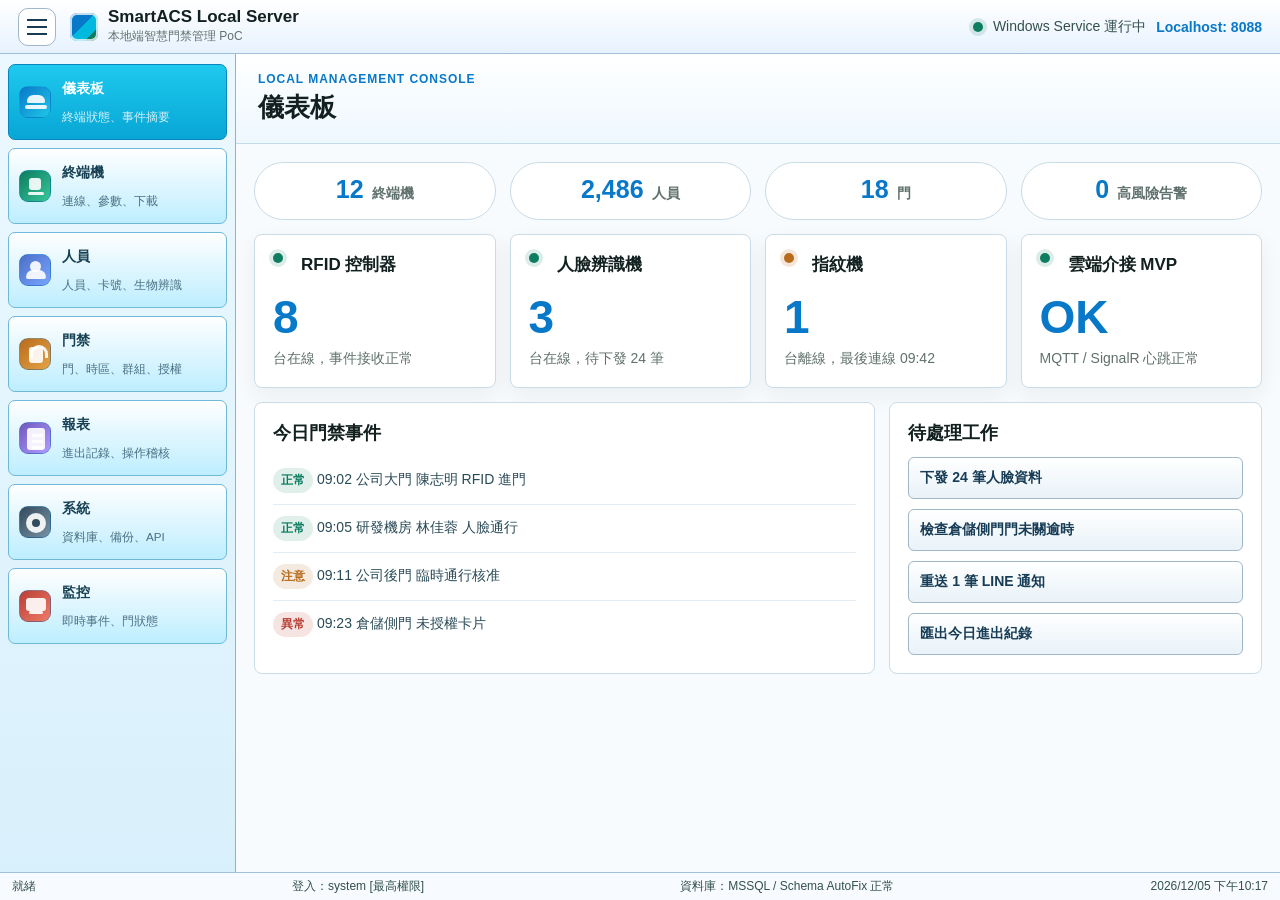
==== commit ebfde4d0: "20260515-6" ====
--- a/poc/index.html
+++ b/poc/index.html
@@ -73,19 +73,10 @@
             <p class="eyebrow">Local Management Console</p>
             <h1 id="viewTitle">儀表板</h1>
           </div>
-          <div class="quick-status">
-            <span><b>12</b> 終端機</span>
-            <span><b>2,486</b> 人員</span>
-            <span><b>18</b> 門</span>
-            <span><b>0</b> 高風險告警</span>
-          </div>
         </div>
 
         <div class="tool-ribbon" id="toolRibbon" aria-label="操作工具列">
           <button type="button" data-action="add">新增</button>
-          <button type="button" data-action="edit">修改</button>
-          <button type="button" data-action="delete">刪除</button>
-          <button type="button" data-action="search">查詢</button>
           <button type="button" data-action="refresh">重新整理</button>
           <button type="button" data-action="download">資料下發</button>
           <button type="button" data-action="settings">出入口設定</button>
@@ -93,6 +84,12 @@
         </div>
 
         <section id="dashboardView" class="dashboard-page">
+          <div class="summary-cards">
+            <article><b>12</b><span>終端機</span></article>
+            <article><b>2,486</b><span>人員</span></article>
+            <article><b>18</b><span>門</span></article>
+            <article><b>0</b><span>高風險告警</span></article>
+          </div>
           <div class="dashboard-cards">
             <article>
               <span class="state-dot online"></span>
--- a/poc/styles.css
+++ b/poc/styles.css
@@ -302,23 +302,33 @@
   font-size: 26px;
 }
 
-.quick-status {
-  display: flex;
-  flex-wrap: wrap;
-  justify-content: flex-end;
-  gap: 8px;
-}
-
-.quick-status span {
+.summary-cards {
+  display: grid;
+  grid-template-columns: repeat(4, minmax(0, 1fr));
+  gap: 14px;
+  margin-bottom: 14px;
+}
+
+.summary-cards article {
   border: 1px solid #c8dce7;
   background: white;
   border-radius: 999px;
-  padding: 7px 10px;
+  padding: 12px 16px;
+  display: flex;
+  align-items: baseline;
+  justify-content: center;
+  gap: 8px;
+  min-height: 58px;
+}
+
+.summary-cards b {
+  color: var(--blue);
+  font-size: 25px;
+}
+
+.summary-cards span {
   color: var(--muted);
-}
-
-.quick-status b {
-  color: var(--blue);
+  font-weight: 800;
 }
 
 .tool-ribbon {
@@ -364,6 +374,10 @@
   padding: 18px;
 }
 
+.dashboard-page .dashboard-cards {
+  margin-top: 0;
+}
+
 .dashboard-cards {
   display: grid;
   grid-template-columns: repeat(4, minmax(0, 1fr));
@@ -502,7 +516,7 @@
 
 table {
   width: 100%;
-  min-width: 920px;
+  min-width: 1020px;
   border-collapse: collapse;
 }
 
@@ -523,9 +537,50 @@
   color: #164052;
 }
 
+th.actions-col {
+  width: 96px;
+  text-align: center;
+}
+
 tbody tr:hover,
 tbody tr.selected {
   background: #dff1ff;
+}
+
+.row-actions {
+  text-align: center;
+  width: 96px;
+}
+
+.row-action {
+  display: inline-grid;
+  place-items: center;
+  width: 34px;
+  height: 34px;
+  padding: 0;
+  border: 1px solid #9fb7c8;
+  border-radius: 7px;
+  background: linear-gradient(180deg, #ffffff 0%, #edf6fb 100%);
+  margin: 0 2px;
+  vertical-align: middle;
+}
+
+.row-action.edit:hover {
+  border-color: var(--blue);
+  background: rgba(8, 120, 201, 0.08);
+}
+
+.row-action.delete:hover {
+  border-color: var(--danger);
+  background: rgba(194, 58, 49, 0.08);
+}
+
+.row-action img {
+  display: block;
+  width: 18px;
+  height: 18px;
+  object-fit: contain;
+  pointer-events: none;
 }
 
 .badge {
@@ -698,6 +753,7 @@
   }
 
   .dashboard-cards,
+  .summary-cards,
   .dashboard-grid {
     grid-template-columns: repeat(2, minmax(0, 1fr));
   }
@@ -737,7 +793,6 @@
     font-size: 23px;
   }
 
-  .quick-status,
   .tool-ribbon {
     width: 100%;
     justify-content: flex-start;
@@ -748,6 +803,7 @@
   }
 
   .dashboard-cards,
+  .summary-cards,
   .dashboard-grid,
   .filter-pane,
   .dialog-body {
